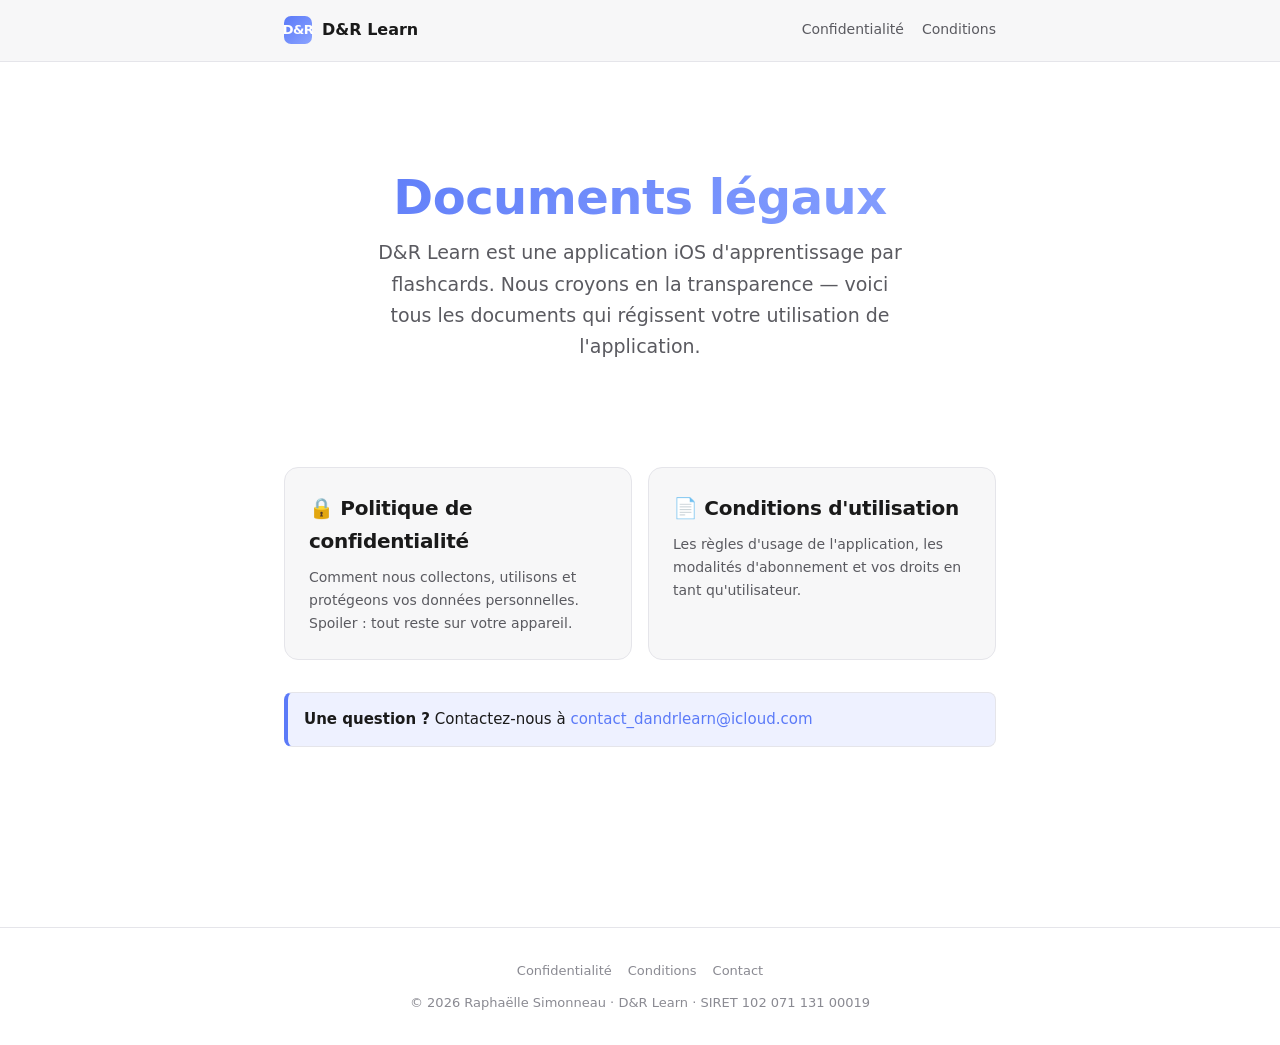
==== index.html @ a670ef10 "Initial commit — D&R Learn legal pages - index.html: landing page with cards - privacy.html: Privacy" ====
<!DOCTYPE html>
<html lang="fr">
<head>
    <meta charset="UTF-8">
    <meta name="viewport" content="width=device-width, initial-scale=1.0">
    <meta name="theme-color" content="#5b7af8" media="(prefers-color-scheme: light)">
    <meta name="theme-color" content="#1c1c1e" media="(prefers-color-scheme: dark)">
    <title>D&amp;R Learn — Documents légaux</title>
    <meta name="description" content="Politique de confidentialité et conditions d'utilisation de l'application D&amp;R Learn.">
    <link rel="stylesheet" href="style.css">
</head>
<body>
    <header class="site">
        <div class="container">
            <a class="brand" href="./">
                <span class="brand-mark">D&amp;R</span>
                <span>D&amp;R Learn</span>
            </a>
            <nav>
                <a href="privacy.html">Confidentialité</a>
                <a href="terms.html">Conditions</a>
            </nav>
        </div>
    </header>

    <main>
        <div class="container">
            <section class="hero">
                <h1>Documents légaux</h1>
                <p class="tagline">D&amp;R Learn est une application iOS d'apprentissage par flashcards. Nous croyons en la transparence — voici tous les documents qui régissent votre utilisation de l'application.</p>
            </section>

            <div class="cards">
                <a class="card" href="privacy.html">
                    <h2>🔒 Politique de confidentialité</h2>
                    <p>Comment nous collectons, utilisons et protégeons vos données personnelles. Spoiler : tout reste sur votre appareil.</p>
                </a>
                <a class="card" href="terms.html">
                    <h2>📄 Conditions d'utilisation</h2>
                    <p>Les règles d'usage de l'application, les modalités d'abonnement et vos droits en tant qu'utilisateur.</p>
                </a>
            </div>

            <div class="callout">
                <p><strong>Une question ?</strong> Contactez-nous à <a href="mailto:contact_dandrlearn@icloud.com">contact_dandrlearn@icloud.com</a></p>
            </div>
        </div>
    </main>

    <footer class="site">
        <div class="container">
            <div class="links">
                <a href="privacy.html">Confidentialité</a>
                <a href="terms.html">Conditions</a>
                <a href="mailto:contact_dandrlearn@icloud.com">Contact</a>
            </div>
            <div>© 2026 Raphaëlle Simonneau · D&amp;R Learn · SIRET 102 071 131 00019</div>
        </div>
    </footer>
</body>
</html>
---- style.css ----
/* D&R Learn — Legal pages stylesheet */
:root {
    --bg:           #ffffff;
    --bg-soft:      #f7f7f8;
    --text:         #1a1a1a;
    --text-soft:    #5a5a60;
    --text-mute:    #8a8a92;
    --accent:       #5b7af8;
    --accent-soft:  #eef1ff;
    --border:       #e5e5ea;
    --code-bg:      #f0f0f3;
    --max-width:    760px;
}

@media (prefers-color-scheme: dark) {
    :root {
        --bg:           #1c1c1e;
        --bg-soft:      #2c2c2e;
        --text:         #f2f2f7;
        --text-soft:    #c7c7cc;
        --text-mute:    #8e8e93;
        --accent:       #8aa3ff;
        --accent-soft:  #2a2f4a;
        --border:       #3a3a3c;
        --code-bg:      #2c2c2e;
    }
}

* { box-sizing: border-box; }

html { -webkit-text-size-adjust: 100%; }

body {
    margin: 0;
    padding: 0;
    background: var(--bg);
    color: var(--text);
    font-family: -apple-system, BlinkMacSystemFont, "SF Pro Display", "Segoe UI", system-ui, sans-serif;
    line-height: 1.65;
    font-size: 17px;
}

header.site {
    background: var(--bg-soft);
    border-bottom: 1px solid var(--border);
    padding: 16px 0;
    position: sticky;
    top: 0;
    backdrop-filter: saturate(180%) blur(20px);
    -webkit-backdrop-filter: saturate(180%) blur(20px);
    z-index: 10;
}

header.site .container {
    display: flex;
    align-items: center;
    justify-content: space-between;
    gap: 12px;
}

header.site .brand {
    display: flex;
    align-items: center;
    gap: 10px;
    font-weight: 700;
    color: var(--text);
    text-decoration: none;
    font-size: 16px;
}

header.site .brand-mark {
    width: 28px;
    height: 28px;
    border-radius: 7px;
    background: linear-gradient(135deg, #5b7af8 0%, #8aa3ff 100%);
    display: inline-flex;
    align-items: center;
    justify-content: center;
    color: #fff;
    font-size: 13px;
    font-weight: 800;
    letter-spacing: -0.5px;
}

header.site nav {
    display: flex;
    gap: 18px;
    font-size: 14px;
}

header.site nav a {
    color: var(--text-soft);
    text-decoration: none;
    font-weight: 500;
    transition: color 0.15s ease;
}

header.site nav a:hover { color: var(--accent); }
header.site nav a.active { color: var(--accent); }

.container {
    max-width: var(--max-width);
    margin: 0 auto;
    padding: 0 24px;
}

main {
    padding: 48px 0 96px;
}

.doc-meta {
    color: var(--text-mute);
    font-size: 14px;
    margin-bottom: 32px;
    padding-bottom: 16px;
    border-bottom: 1px solid var(--border);
}

h1 {
    font-size: 36px;
    font-weight: 800;
    letter-spacing: -0.5px;
    margin: 0 0 8px;
    line-height: 1.15;
}

h2 {
    font-size: 24px;
    font-weight: 700;
    letter-spacing: -0.3px;
    margin: 48px 0 16px;
    padding-top: 8px;
}

h3 {
    font-size: 18px;
    font-weight: 600;
    margin: 28px 0 12px;
    color: var(--text);
}

p {
    margin: 0 0 16px;
    color: var(--text-soft);
}

p strong, li strong, td strong { color: var(--text); font-weight: 600; }

ul, ol {
    margin: 0 0 16px;
    padding-left: 24px;
    color: var(--text-soft);
}

li { margin-bottom: 6px; }

a {
    color: var(--accent);
    text-decoration: none;
    border-bottom: 1px solid transparent;
    transition: border-color 0.15s ease;
}

a:hover { border-bottom-color: var(--accent); }

code, .mono {
    font-family: ui-monospace, "SF Mono", Menlo, Consolas, monospace;
    background: var(--code-bg);
    padding: 2px 6px;
    border-radius: 5px;
    font-size: 14px;
    color: var(--text);
}

.callout {
    background: var(--accent-soft);
    border: 1px solid var(--border);
    border-left: 4px solid var(--accent);
    border-radius: 8px;
    padding: 14px 16px;
    margin: 20px 0;
    font-size: 15px;
}

.callout p { margin: 0; color: var(--text); }
.callout strong { color: var(--text); }

footer.site {
    border-top: 1px solid var(--border);
    padding: 32px 0;
    margin-top: 64px;
    color: var(--text-mute);
    font-size: 13px;
    text-align: center;
}

footer.site .container { display: flex; flex-direction: column; gap: 10px; align-items: center; }

footer.site .links { display: flex; gap: 16px; }
footer.site .links a { color: var(--text-mute); font-size: 13px; }

/* Home page hero */
.hero {
    text-align: center;
    padding: 60px 0 40px;
}

.hero h1 {
    font-size: 48px;
    margin-bottom: 12px;
    background: linear-gradient(135deg, #5b7af8 0%, #8aa3ff 100%);
    -webkit-background-clip: text;
    background-clip: text;
    color: transparent;
}

.hero .tagline {
    font-size: 19px;
    color: var(--text-soft);
    max-width: 540px;
    margin: 0 auto 32px;
}

.cards {
    display: grid;
    grid-template-columns: 1fr 1fr;
    gap: 16px;
    margin: 32px 0;
}

@media (max-width: 600px) {
    .cards { grid-template-columns: 1fr; }
    h1 { font-size: 30px; }
    .hero h1 { font-size: 36px; }
}

.card {
    border: 1px solid var(--border);
    border-radius: 14px;
    padding: 24px;
    background: var(--bg-soft);
    transition: transform 0.15s ease, box-shadow 0.15s ease;
    text-decoration: none;
    color: inherit;
    display: block;
}

.card:hover {
    transform: translateY(-2px);
    box-shadow: 0 10px 30px rgba(0,0,0,0.06);
    border-color: var(--accent);
}

.card h2 {
    margin: 0 0 8px;
    font-size: 20px;
    padding: 0;
}

.card p {
    margin: 0;
    font-size: 14px;
    color: var(--text-soft);
}
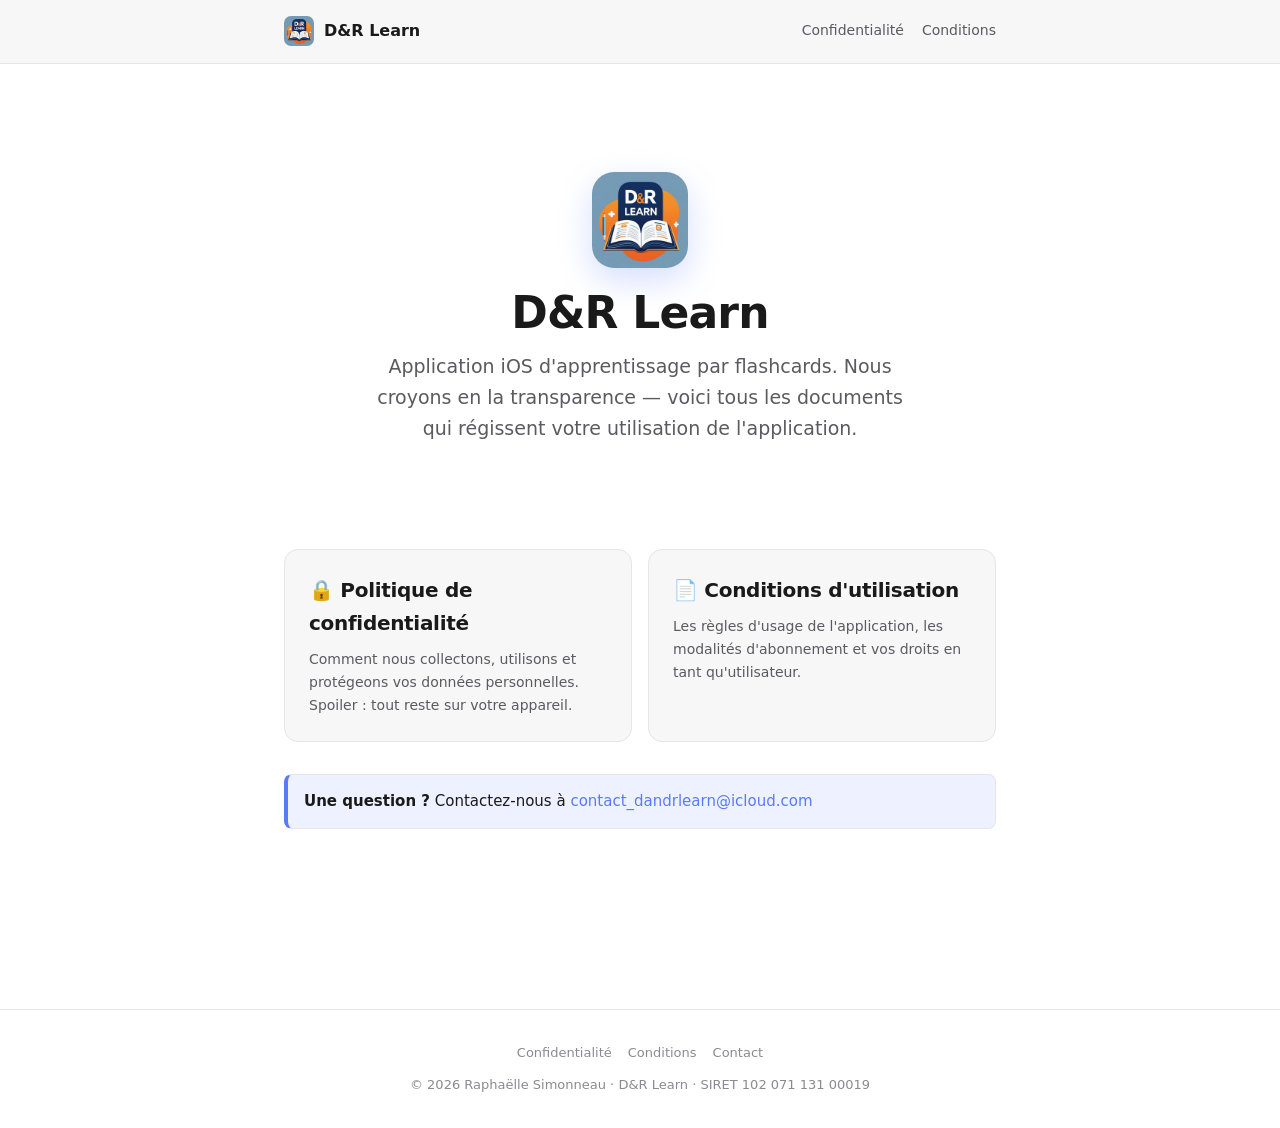
==== commit 5493430c: "feat: use real app icon instead of "D&R" text mark - icon.png (256×256) for hero on landing page - i" ====
--- a/index.html
+++ b/index.html
@@ -7,13 +7,15 @@
     <meta name="theme-color" content="#1c1c1e" media="(prefers-color-scheme: dark)">
     <title>D&amp;R Learn — Documents légaux</title>
     <meta name="description" content="Politique de confidentialité et conditions d'utilisation de l'application D&amp;R Learn.">
+    <link rel="icon" type="image/png" href="favicon.png">
+    <link rel="apple-touch-icon" href="icon.png">
     <link rel="stylesheet" href="style.css">
 </head>
 <body>
     <header class="site">
         <div class="container">
             <a class="brand" href="./">
-                <span class="brand-mark">D&amp;R</span>
+                <span class="brand-mark"><img src="icon-small.png" alt="D&amp;R Learn icon"></span>
                 <span>D&amp;R Learn</span>
             </a>
             <nav>
@@ -26,8 +28,9 @@
     <main>
         <div class="container">
             <section class="hero">
-                <h1>Documents légaux</h1>
-                <p class="tagline">D&amp;R Learn est une application iOS d'apprentissage par flashcards. Nous croyons en la transparence — voici tous les documents qui régissent votre utilisation de l'application.</p>
+                <img src="icon.png" alt="D&amp;R Learn" class="hero-icon">
+                <h1>D&amp;R Learn</h1>
+                <p class="tagline">Application iOS d'apprentissage par flashcards. Nous croyons en la transparence — voici tous les documents qui régissent votre utilisation de l'application.</p>
             </section>
 
             <div class="cards">
--- a/style.css
+++ b/style.css
@@ -69,17 +69,36 @@
 }
 
 header.site .brand-mark {
-    width: 28px;
-    height: 28px;
+    width: 30px;
+    height: 30px;
     border-radius: 7px;
-    background: linear-gradient(135deg, #5b7af8 0%, #8aa3ff 100%);
+    overflow: hidden;
     display: inline-flex;
     align-items: center;
     justify-content: center;
-    color: #fff;
-    font-size: 13px;
-    font-weight: 800;
-    letter-spacing: -0.5px;
+    flex-shrink: 0;
+}
+
+header.site .brand-mark img {
+    width: 100%;
+    height: 100%;
+    object-fit: cover;
+    display: block;
+}
+
+.hero-icon {
+    width: 96px;
+    height: 96px;
+    border-radius: 22px;
+    margin: 0 auto 20px;
+    box-shadow: 0 12px 32px rgba(91, 122, 248, 0.25);
+    display: block;
+}
+
+@media (prefers-color-scheme: dark) {
+    .hero-icon {
+        box-shadow: 0 12px 32px rgba(0, 0, 0, 0.4);
+    }
 }
 
 header.site nav {
@@ -206,12 +225,10 @@
 }
 
 .hero h1 {
-    font-size: 48px;
+    font-size: 44px;
     margin-bottom: 12px;
-    background: linear-gradient(135deg, #5b7af8 0%, #8aa3ff 100%);
-    -webkit-background-clip: text;
-    background-clip: text;
-    color: transparent;
+    color: var(--text);
+    letter-spacing: -0.8px;
 }
 
 .hero .tagline {
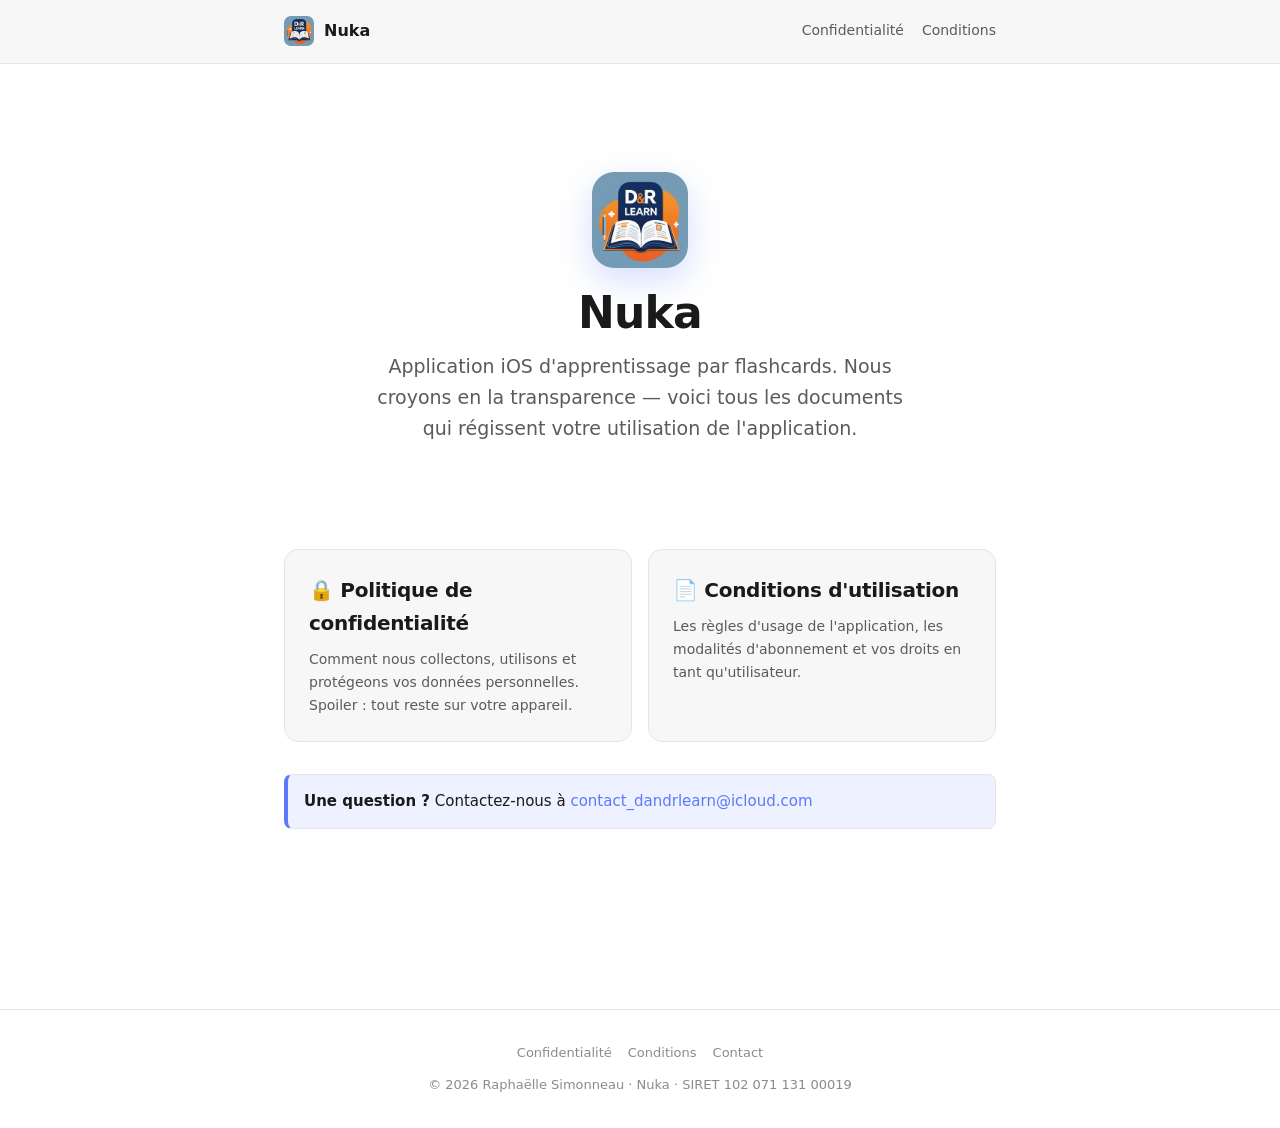
==== commit 46274918: "Mise à jour de la politique de confidentialité — état réel de l'application La politique datait du 1" ====
--- a/index.html
+++ b/index.html
@@ -5,8 +5,8 @@
     <meta name="viewport" content="width=device-width, initial-scale=1.0">
     <meta name="theme-color" content="#5b7af8" media="(prefers-color-scheme: light)">
     <meta name="theme-color" content="#1c1c1e" media="(prefers-color-scheme: dark)">
-    <title>D&amp;R Learn — Documents légaux</title>
-    <meta name="description" content="Politique de confidentialité et conditions d'utilisation de l'application D&amp;R Learn.">
+    <title>Nuka — Documents légaux</title>
+    <meta name="description" content="Politique de confidentialité et conditions d'utilisation de l'application Nuka.">
     <link rel="icon" type="image/png" href="favicon.png">
     <link rel="apple-touch-icon" href="icon.png">
     <link rel="stylesheet" href="style.css">
@@ -15,8 +15,8 @@
     <header class="site">
         <div class="container">
             <a class="brand" href="./">
-                <span class="brand-mark"><img src="icon-small.png" alt="D&amp;R Learn icon"></span>
-                <span>D&amp;R Learn</span>
+                <span class="brand-mark"><img src="icon-small.png" alt="Icône Nuka"></span>
+                <span>Nuka</span>
             </a>
             <nav>
                 <a href="privacy.html">Confidentialité</a>
@@ -28,8 +28,8 @@
     <main>
         <div class="container">
             <section class="hero">
-                <img src="icon.png" alt="D&amp;R Learn" class="hero-icon">
-                <h1>D&amp;R Learn</h1>
+                <img src="icon.png" alt="Nuka" class="hero-icon">
+                <h1>Nuka</h1>
                 <p class="tagline">Application iOS d'apprentissage par flashcards. Nous croyons en la transparence — voici tous les documents qui régissent votre utilisation de l'application.</p>
             </section>
 
@@ -57,7 +57,7 @@
                 <a href="terms.html">Conditions</a>
                 <a href="mailto:contact_dandrlearn@icloud.com">Contact</a>
             </div>
-            <div>© 2026 Raphaëlle Simonneau · D&amp;R Learn · SIRET 102 071 131 00019</div>
+            <div>© 2026 Raphaëlle Simonneau · Nuka · SIRET 102 071 131 00019</div>
         </div>
     </footer>
 </body>
